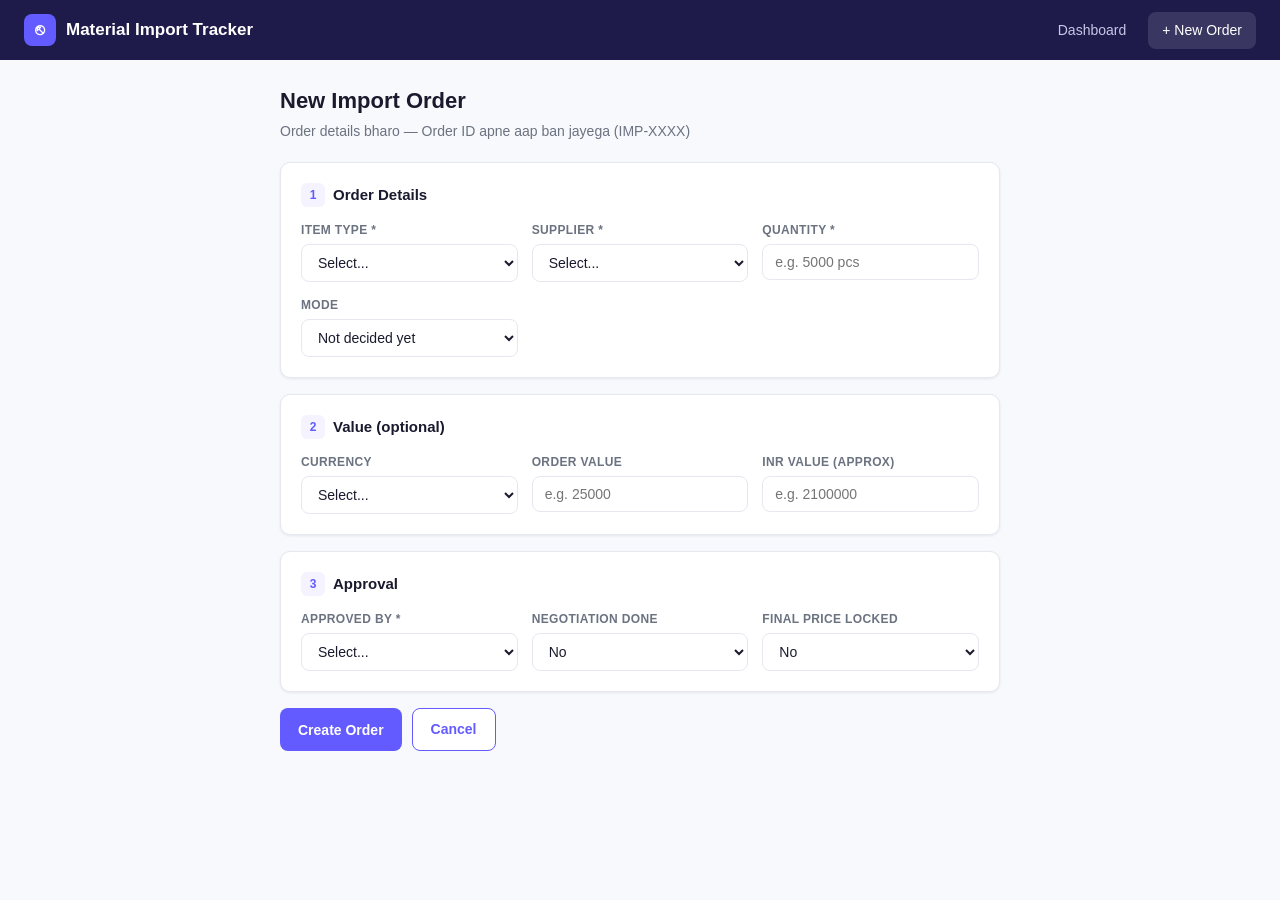
==== new.html @ 7d732346 "Create new.html" ====
<!DOCTYPE html>
<html lang="en">
<head>
  <meta charset="UTF-8">
  <meta name="viewport" content="width=device-width, initial-scale=1.0">
  <title>New Import Order — Litpax</title>
  <link rel="stylesheet" href="style.css">
</head>
<body>

  <header class="topbar">
    <a class="brand" href="index.html">
      <span class="logo">&#9099;</span>
      <span class="btxt">Material Import Tracker</span>
    </a>
    <nav>
      <a href="index.html">Dashboard</a>
      <a href="new.html" class="active">+ New Order</a>
    </nav>
  </header>

  <main class="container" style="max-width: 760px;">
    <div class="page-title">New Import Order</div>
    <div class="page-sub">Order details bharo — Order ID apne aap ban jayega (IMP-XXXX)</div>

    <div class="card">
      <h3><span class="step-no">1</span> Order Details</h3>
      <div class="grid">
        <div class="field">
          <label>Item Type *</label>
          <select id="itemType"><option value="">Select...</option></select>
        </div>
        <div class="field">
          <label>Supplier *</label>
          <select id="supplier"><option value="">Select...</option></select>
        </div>
        <div class="field">
          <label>Quantity *</label>
          <input type="text" id="qty" placeholder="e.g. 5000 pcs">
        </div>
        <div class="field">
          <label>Mode</label>
          <select id="mode">
            <option value="">Not decided yet</option>
            <option value="Sea">Sea</option>
            <option value="Air">Air</option>
          </select>
        </div>
      </div>
    </div>

    <div class="card">
      <h3><span class="step-no">2</span> Value (optional)</h3>
      <div class="grid">
        <div class="field">
          <label>Currency</label>
          <select id="currency"><option value="">Select...</option></select>
        </div>
        <div class="field">
          <label>Order Value</label>
          <input type="text" id="orderValue" placeholder="e.g. 25000">
        </div>
        <div class="field">
          <label>INR Value (approx)</label>
          <input type="text" id="inrValue" placeholder="e.g. 2100000">
        </div>
      </div>
    </div>

    <div class="card">
      <h3><span class="step-no">3</span> Approval</h3>
      <div class="grid">
        <div class="field">
          <label>Approved By *</label>
          <select id="approvedBy"><option value="">Select...</option></select>
        </div>
        <div class="field">
          <label>Negotiation Done</label>
          <select id="negotiationDone">
            <option value="No">No</option>
            <option value="Yes">Yes</option>
          </select>
        </div>
        <div class="field">
          <label>Final Price Locked</label>
          <select id="priceLocked">
            <option value="No">No</option>
            <option value="Yes">Yes</option>
          </select>
        </div>
      </div>
    </div>

    <div style="display:flex; gap:10px;">
      <button class="btn" id="createBtn">Create Order</button>
      <a href="index.html" class="btn secondary">Cancel</a>
    </div>
  </main>

  <div class="toast" id="toast"></div>

  <script src="config.js"></script>
  <script src="common.js"></script>
  <script src="new.js"></script>
</body>
</html>
---- style.css ----
/* ============================================
   Litpax Material Import Tracker — Styles
   Litpax internal style: white bg, #635bff accent,
   deep indigo header #1e1b4b
   ============================================ */
:root {
  --accent: #635bff;
  --accent-dark: #4f46e5;
  --indigo: #1e1b4b;
  --bg: #f8f9fc;
  --card: #ffffff;
  --border: #e6e8f0;
  --text: #1a1a2e;
  --muted: #6b7280;
  --radius: 10px;
  --shadow: 0 1px 3px rgba(30, 27, 75, 0.08);
}

* { margin: 0; padding: 0; box-sizing: border-box; }

body {
  font-family: -apple-system, BlinkMacSystemFont, 'Segoe UI', Roboto, sans-serif;
  background: var(--bg);
  color: var(--text);
  font-size: 15px;
  line-height: 1.5;
}

/* ---------- Header ---------- */
.topbar {
  background: var(--indigo);
  color: #fff;
  padding: 0 24px;
  height: 60px;
  display: flex;
  align-items: center;
  justify-content: space-between;
  position: sticky;
  top: 0;
  z-index: 100;
}
.topbar .brand {
  font-size: 17px;
  font-weight: 600;
  display: flex;
  align-items: center;
  gap: 10px;
  color: #fff;
  text-decoration: none;
}
.topbar .brand .logo {
  background: var(--accent);
  width: 32px;
  height: 32px;
  border-radius: 8px;
  display: flex;
  align-items: center;
  justify-content: center;
  font-size: 16px;
}
.topbar nav { display: flex; gap: 8px; }
.topbar nav a {
  color: #c7c5e8;
  text-decoration: none;
  padding: 8px 14px;
  border-radius: 8px;
  font-size: 14px;
  font-weight: 500;
  transition: background 0.15s, color 0.15s;
}
.topbar nav a:hover, .topbar nav a.active { background: rgba(255,255,255,0.12); color: #fff; }

.container { max-width: 1200px; margin: 0 auto; padding: 24px 20px 60px; }

.page-title { font-size: 22px; font-weight: 700; margin-bottom: 4px; }
.page-sub { color: var(--muted); font-size: 14px; margin-bottom: 20px; }

/* ---------- Pipeline summary strip ---------- */
.pipeline {
  display: flex;
  gap: 10px;
  overflow-x: auto;
  padding-bottom: 6px;
  margin-bottom: 20px;
}
.pipe-card {
  background: var(--card);
  border: 1px solid var(--border);
  border-radius: var(--radius);
  padding: 12px 16px;
  min-width: 128px;
  cursor: pointer;
  box-shadow: var(--shadow);
  transition: border-color 0.15s, transform 0.1s;
  flex-shrink: 0;
}
.pipe-card:hover { border-color: var(--accent); }
.pipe-card.selected { border-color: var(--accent); background: #f4f3ff; }
.pipe-card .count { font-size: 24px; font-weight: 700; }
.pipe-card .label { font-size: 12px; color: var(--muted); font-weight: 500; }

/* ---------- Filters ---------- */
.filters {
  display: flex;
  gap: 10px;
  flex-wrap: wrap;
  margin-bottom: 16px;
  align-items: center;
}
.filters input[type="text"], .filters select {
  padding: 9px 12px;
  border: 1px solid var(--border);
  border-radius: 8px;
  font-size: 14px;
  background: var(--card);
  color: var(--text);
  outline: none;
}
.filters input[type="text"] { min-width: 220px; }
.filters input:focus, .filters select:focus { border-color: var(--accent); }

/* ---------- Buttons ---------- */
.btn {
  display: inline-flex;
  align-items: center;
  gap: 6px;
  background: var(--accent);
  color: #fff;
  border: none;
  padding: 10px 18px;
  border-radius: 8px;
  font-size: 14px;
  font-weight: 600;
  cursor: pointer;
  text-decoration: none;
  transition: background 0.15s;
}
.btn:hover { background: var(--accent-dark); }
.btn:disabled { opacity: 0.5; cursor: not-allowed; }
.btn.secondary { background: #fff; color: var(--accent); border: 1px solid var(--accent); }
.btn.secondary:hover { background: #f4f3ff; }
.btn.small { padding: 7px 12px; font-size: 13px; }

/* ---------- Table ---------- */
.table-wrap {
  background: var(--card);
  border: 1px solid var(--border);
  border-radius: var(--radius);
  overflow-x: auto;
  box-shadow: var(--shadow);
}
table { width: 100%; border-collapse: collapse; min-width: 760px; }
th {
  text-align: left;
  padding: 12px 14px;
  font-size: 12px;
  text-transform: uppercase;
  letter-spacing: 0.04em;
  color: var(--muted);
  border-bottom: 1px solid var(--border);
  background: #fafbfe;
  white-space: nowrap;
}
td {
  padding: 12px 14px;
  border-bottom: 1px solid var(--border);
  font-size: 14px;
  white-space: nowrap;
}
tbody tr { cursor: pointer; transition: background 0.1s; }
tbody tr:hover { background: #f6f7fb; }
tbody tr:last-child td { border-bottom: none; }
.order-id { font-weight: 600; color: var(--accent); }

/* ---------- Status badges ---------- */
.badge {
  display: inline-block;
  padding: 3px 10px;
  border-radius: 999px;
  font-size: 12px;
  font-weight: 600;
  white-space: nowrap;
}
.badge.s-created    { background: #eef0f4; color: #4b5563; }
.badge.s-locked     { background: #ede9fe; color: #5b21b6; }
.badge.s-advance    { background: #fef3c7; color: #92400e; }
.badge.s-payment    { background: #fde68a; color: #78350f; }
.badge.s-transit    { background: #dbeafe; color: #1e40af; }
.badge.s-exam       { background: #ffedd5; color: #9a3412; }
.badge.s-cleared    { background: #d1fae5; color: #065f46; }
.badge.s-closed     { background: #e0e7ff; color: #3730a3; }

/* ---------- Forms & cards ---------- */
.card {
  background: var(--card);
  border: 1px solid var(--border);
  border-radius: var(--radius);
  padding: 20px;
  margin-bottom: 16px;
  box-shadow: var(--shadow);
}
.card h3 {
  font-size: 15px;
  font-weight: 700;
  margin-bottom: 14px;
  display: flex;
  align-items: center;
  gap: 8px;
}
.card h3 .step-no {
  background: #f4f3ff;
  color: var(--accent);
  width: 24px;
  height: 24px;
  border-radius: 6px;
  display: inline-flex;
  align-items: center;
  justify-content: center;
  font-size: 12px;
}
.grid {
  display: grid;
  grid-template-columns: repeat(auto-fill, minmax(210px, 1fr));
  gap: 14px;
}
.field label {
  display: block;
  font-size: 12px;
  font-weight: 600;
  color: var(--muted);
  margin-bottom: 5px;
  text-transform: uppercase;
  letter-spacing: 0.03em;
}
.field input, .field select {
  width: 100%;
  padding: 9px 12px;
  border: 1px solid var(--border);
  border-radius: 8px;
  font-size: 14px;
  background: #fff;
  color: var(--text);
  outline: none;
}
.field input:focus, .field select:focus { border-color: var(--accent); box-shadow: 0 0 0 3px rgba(99,91,255,0.12); }
.field input[readonly] { background: #f6f7fb; color: var(--muted); }

.hidden { display: none !important; }

/* ---------- Progress tracker (order page) ---------- */
.tracker {
  display: flex;
  align-items: flex-start;
  overflow-x: auto;
  padding: 18px 6px 10px;
  background: var(--card);
  border: 1px solid var(--border);
  border-radius: var(--radius);
  margin-bottom: 16px;
  box-shadow: var(--shadow);
}
.tstep { flex: 1; min-width: 90px; text-align: center; position: relative; }
.tstep .dot {
  width: 22px;
  height: 22px;
  border-radius: 50%;
  background: #e6e8f0;
  border: 2px solid #e6e8f0;
  margin: 0 auto 6px;
  display: flex;
  align-items: center;
  justify-content: center;
  font-size: 11px;
  color: #fff;
  position: relative;
  z-index: 2;
}
.tstep::before {
  content: '';
  position: absolute;
  top: 11px;
  left: -50%;
  width: 100%;
  height: 2px;
  background: #e6e8f0;
  z-index: 1;
}
.tstep:first-child::before { display: none; }
.tstep .tlabel { font-size: 11px; color: var(--muted); font-weight: 500; }
.tstep.done .dot { background: var(--accent); border-color: var(--accent); }
.tstep.done::before { background: var(--accent); }
.tstep.current .dot { background: #fff; border-color: var(--accent); }
.tstep.current .dot::after {
  content: '';
  width: 10px;
  height: 10px;
  border-radius: 50%;
  background: var(--accent);
}
.tstep.current .tlabel { color: var(--accent); font-weight: 700; }
.tstep.skip { opacity: 0.4; }

/* ---------- Timeline / history ---------- */
.timeline { list-style: none; }
.timeline li {
  padding: 10px 0 10px 22px;
  border-left: 2px solid var(--border);
  position: relative;
  font-size: 13.5px;
}
.timeline li::before {
  content: '';
  position: absolute;
  left: -6px;
  top: 15px;
  width: 10px;
  height: 10px;
  border-radius: 50%;
  background: var(--accent);
  border: 2px solid #fff;
}
.timeline .t-time { color: var(--muted); font-size: 12px; }
.timeline .t-field { font-weight: 600; }
.timeline .t-old { color: #b91c1c; text-decoration: line-through; }
.timeline .t-new { color: #065f46; font-weight: 600; }

/* ---------- Toast & misc ---------- */
.toast {
  position: fixed;
  bottom: 24px;
  left: 50%;
  transform: translateX(-50%);
  background: var(--indigo);
  color: #fff;
  padding: 12px 22px;
  border-radius: 10px;
  font-size: 14px;
  font-weight: 500;
  box-shadow: 0 6px 20px rgba(30,27,75,0.3);
  opacity: 0;
  pointer-events: none;
  transition: opacity 0.25s;
  z-index: 999;
}
.toast.show { opacity: 1; }
.toast.error { background: #b91c1c; }

.loader {
  text-align: center;
  padding: 50px 0;
  color: var(--muted);
  font-size: 14px;
}
.spinner {
  width: 26px;
  height: 26px;
  border: 3px solid var(--border);
  border-top-color: var(--accent);
  border-radius: 50%;
  margin: 0 auto 12px;
  animation: spin 0.8s linear infinite;
}
@keyframes spin { to { transform: rotate(360deg); } }

.actions-bar {
  display: flex;
  justify-content: space-between;
  align-items: center;
  gap: 12px;
  flex-wrap: wrap;
  margin-bottom: 18px;
}

.bl-link {
  display: inline-flex;
  align-items: center;
  gap: 6px;
  color: var(--accent);
  font-weight: 600;
  font-size: 13px;
  text-decoration: none;
}
.bl-link:hover { text-decoration: underline; }

.empty {
  text-align: center;
  padding: 46px 20px;
  color: var(--muted);
}

@media (max-width: 640px) {
  .topbar { padding: 0 14px; }
  .topbar .brand span.btxt { display: none; }
  .container { padding: 16px 12px 50px; }
  .grid { grid-template-columns: 1fr 1fr; }
}
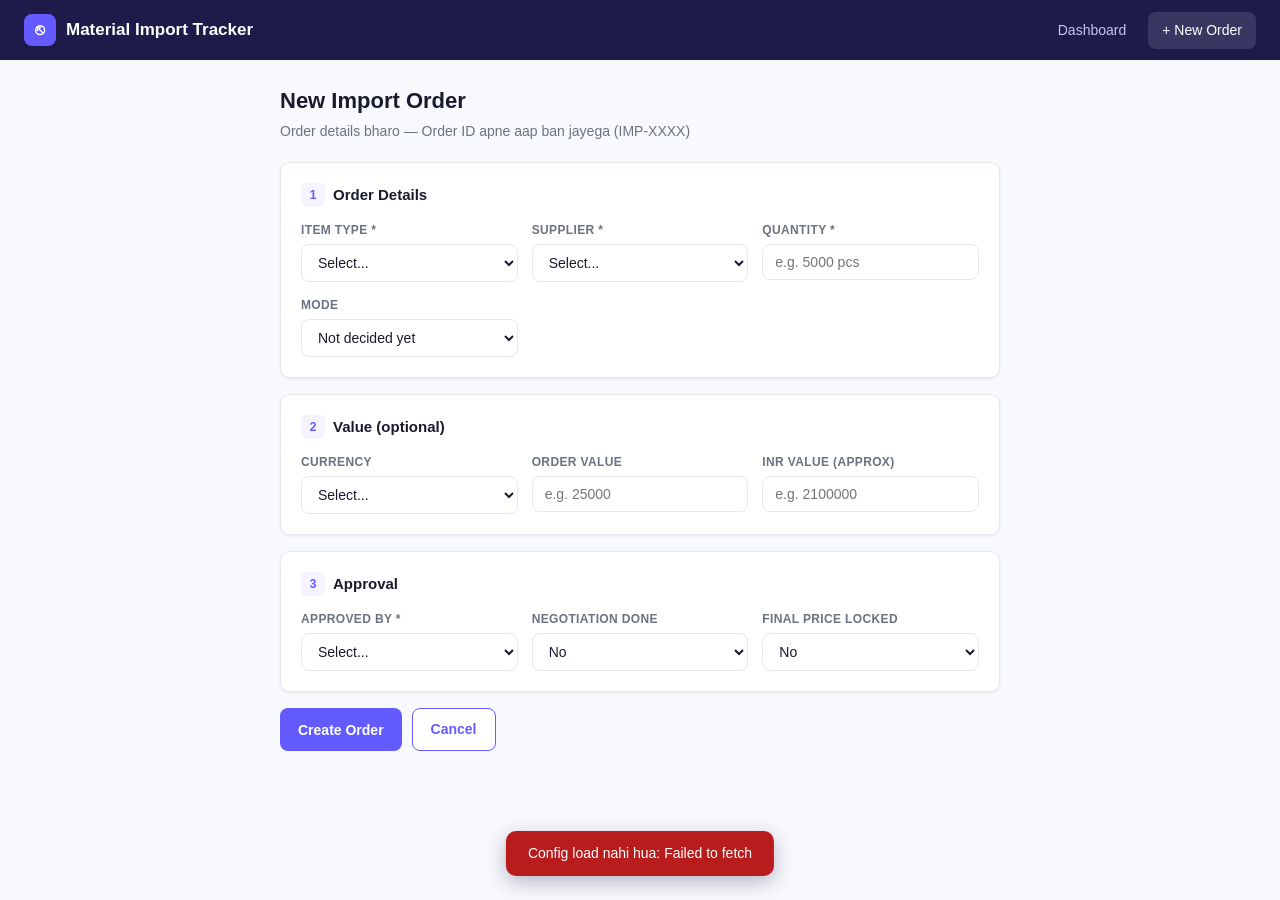
==== commit d2c95446: "Update new.html" ====
--- a/new.html
+++ b/new.html
@@ -99,7 +99,7 @@
 
   <div class="toast" id="toast"></div>
 
-  <script src="config.js"></script>
+  <script src="config.js?v=2"></script>
   <script src="common.js"></script>
   <script src="new.js"></script>
 </body>
